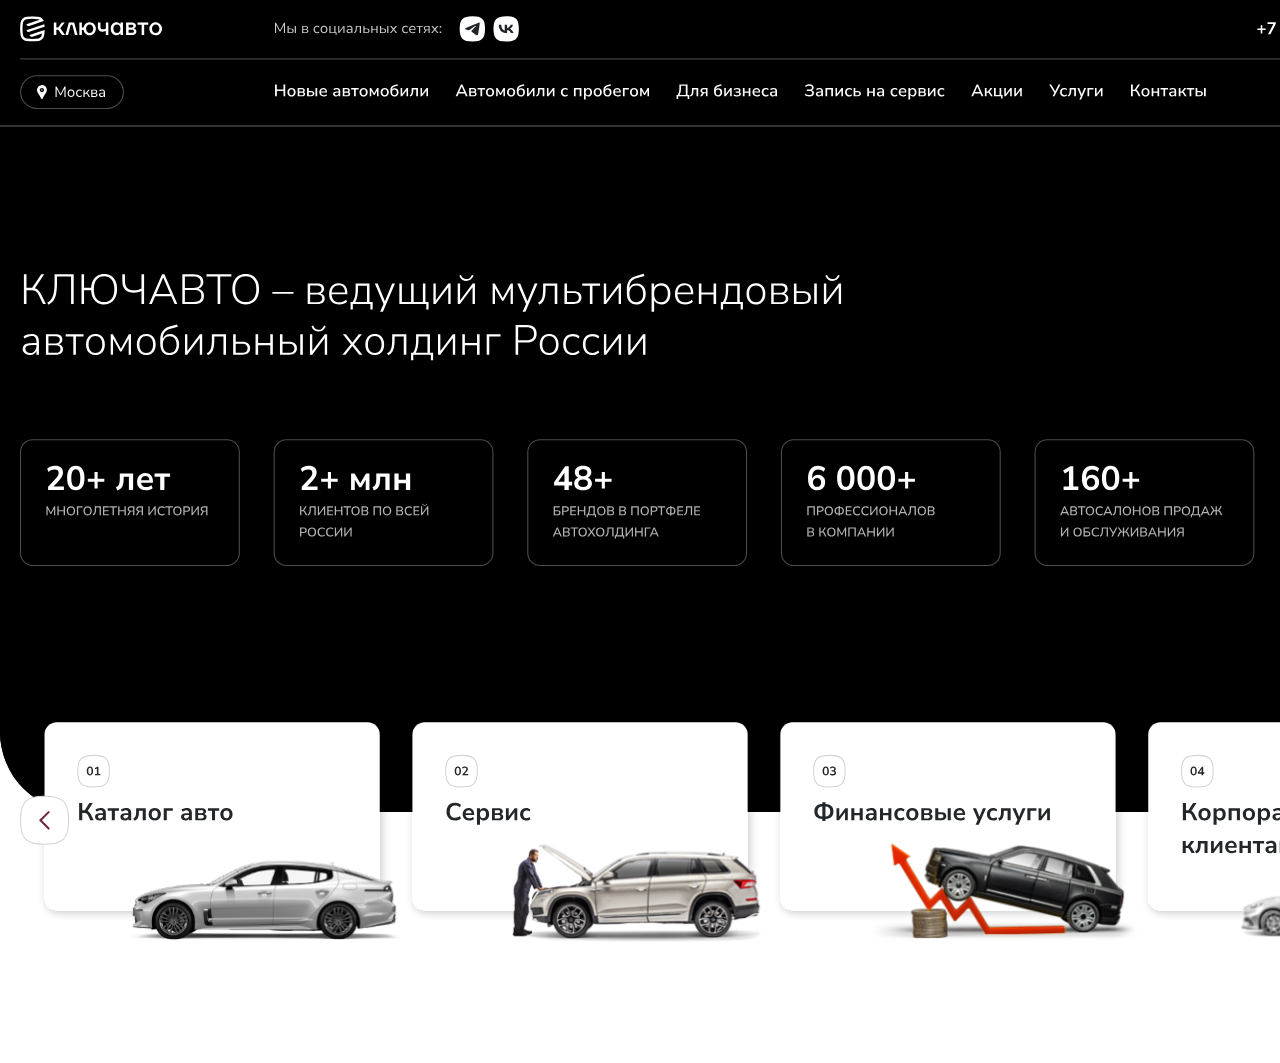
==== index2.html @ 8e6c0c04 "+" ====
<!DOCTYPE html>
<html lang="ru">

<head>
  <meta charset="UTF-8">
  <meta name="viewport" content="width=device-width, initial-scale=1.0">
  <title>Keyauto 2024</title>
  <link rel="stylesheet" href="./css/normalize.min.css">
  <link rel="stylesheet" href="./css/style.min.css?v.12">
</head>

<body>
  <section class="hero">
    <div class="hero__video">
      <video autoplay muted loop playsinline>
        <!-- Постер для десктопных устройств -->
        <picture>
          <source srcset="./img/video/2.jpg" media="(min-width: 768px)">
          <img src="./img/video/2.jpg" alt="Постер видео">
        </picture>

        <!-- Источник видео для всех устройств -->
        <source src="./video/2.mp4" type="video/mp4">
        УПС, Ваш браузер не поддерживает тег video
      </video>
    </div>
    <div class="wrapper">
      <div class="hero__flex">
        <div class="hero__header">
          <img src="./img/header.svg" alt="">
          
        </div>
        <div class="hero__body">
          <img src="./img/hero-text.svg" alt="">
        </div>
      </div>
    </div>
  </section>
  <section class="two">
    <div class="wrapper">
      <div class="two__body">
        <img src="./img/footer.svg" alt="">
      </div>
    </div>
  </section>

</body>

</html>
---- css/style.min.css ----
body{min-width:1500px;margin:0 auto}.wrapper{max-width:1488px;width:100%;margin:0 auto;position:relative;height:100%;padding-inline:20px}.hero{background-color:#000;color:#fff;border-radius:0 0 80px 80px;min-height:800px;padding-top:12px;position:relative;overflow:hidden;width:100%}.hero__video{position:absolute;top:0;left:0;width:100%;height:100%}.hero__video:after{content:"";background:linear-gradient(90deg, #000 0%, rgba(0, 0, 0, 0) 100%);display:block;position:absolute;width:100%;height:100%;z-index:2;top:0;left:0}.hero video{display:block;width:100%;height:100%;-o-object-fit:cover;object-fit:cover}.hero__flex{display:grid;height:100%;gap:138px}.hero__header{border-bottom:2px solid rgba(255,255,255,.2);padding-bottom:16px;position:relative}.hero__header img{display:block;width:100%}.hero__header::after{content:"";display:block;width:100%;height:2px;background-color:rgba(255,255,255,.2);position:absolute;top:100%;left:-100%}.hero__header::before{content:"";display:block;width:100%;height:2px;background-color:rgba(255,255,255,.2);position:absolute;top:100%;right:-100%}.hero__body img{display:block;max-width:100%;width:100%}.hero .wrapper{position:relative;z-index:5}.two{position:relative;margin-top:-96px;z-index:2;padding-bottom:120px}.two__body img{display:block;max-width:100%;width:100%}/*# sourceMappingURL=style.min.css.map */
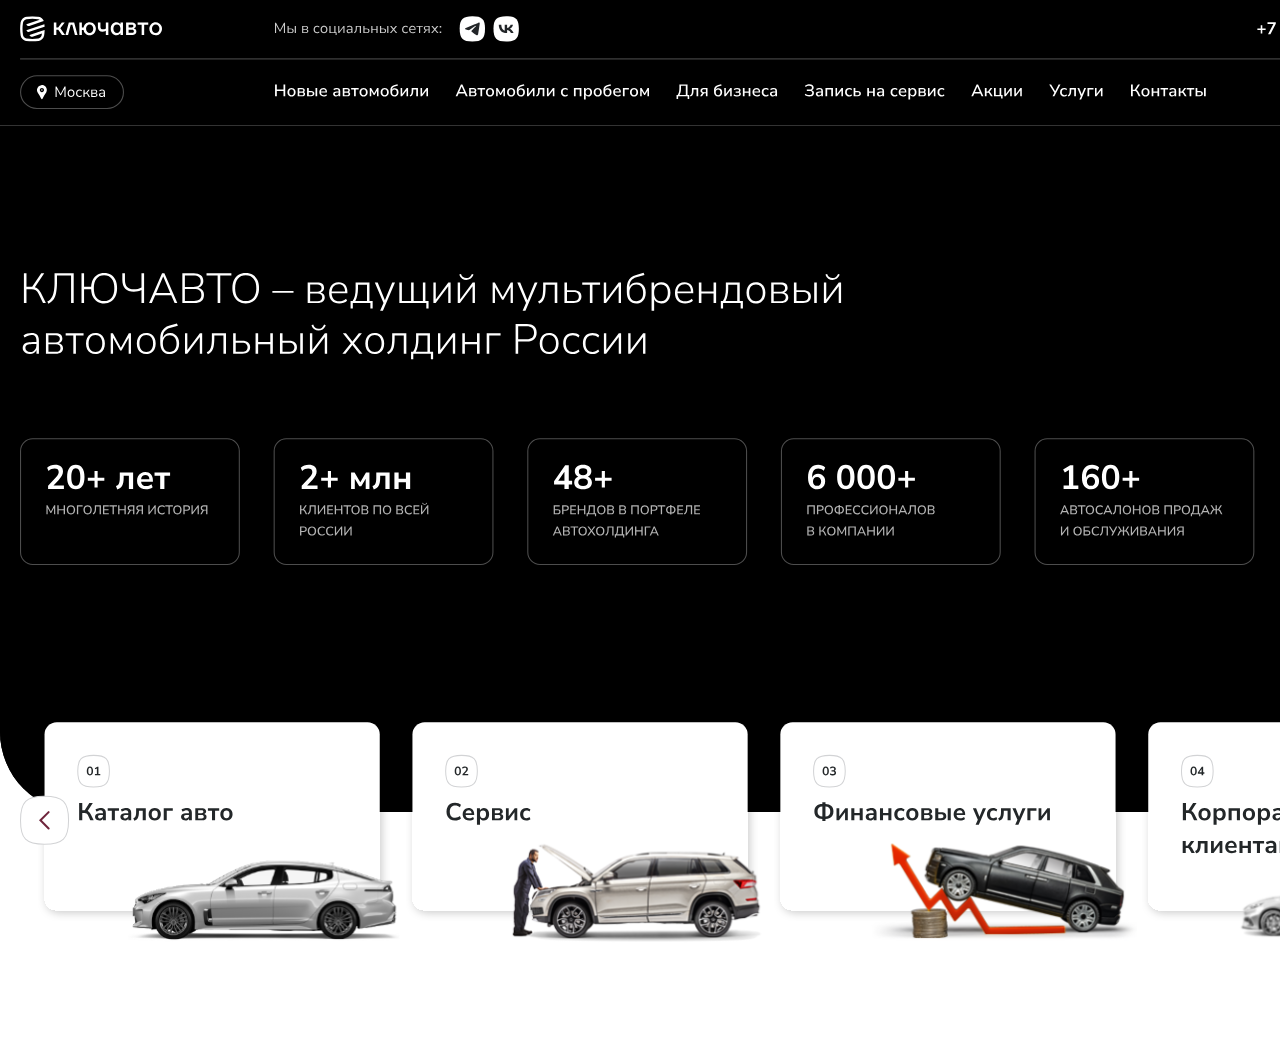
==== commit 83169bca: "+" ====
--- a/index2.html
+++ b/index2.html
@@ -6,7 +6,7 @@
   <meta name="viewport" content="width=device-width, initial-scale=1.0">
   <title>Keyauto 2024</title>
   <link rel="stylesheet" href="./css/normalize.min.css">
-  <link rel="stylesheet" href="./css/style.min.css?v.12">
+  <link rel="stylesheet" href="./css/style.min.css?v.13">
 </head>
 
 <body>
--- a/css/style.min.css
+++ b/css/style.min.css
@@ -1 +1 @@
-body{min-width:1500px;margin:0 auto}.wrapper{max-width:1488px;width:100%;margin:0 auto;position:relative;height:100%;padding-inline:20px}.hero{background-color:#000;color:#fff;border-radius:0 0 80px 80px;min-height:800px;padding-top:12px;position:relative;overflow:hidden;width:100%}.hero__video{position:absolute;top:0;left:0;width:100%;height:100%}.hero__video:after{content:"";background:linear-gradient(90deg, #000 0%, rgba(0, 0, 0, 0) 100%);display:block;position:absolute;width:100%;height:100%;z-index:2;top:0;left:0}.hero video{display:block;width:100%;height:100%;-o-object-fit:cover;object-fit:cover}.hero__flex{display:grid;height:100%;gap:138px}.hero__header{border-bottom:2px solid rgba(255,255,255,.2);padding-bottom:16px;position:relative}.hero__header img{display:block;width:100%}.hero__header::after{content:"";display:block;width:100%;height:2px;background-color:rgba(255,255,255,.2);position:absolute;top:100%;left:-100%}.hero__header::before{content:"";display:block;width:100%;height:2px;background-color:rgba(255,255,255,.2);position:absolute;top:100%;right:-100%}.hero__body img{display:block;max-width:100%;width:100%}.hero .wrapper{position:relative;z-index:5}.two{position:relative;margin-top:-96px;z-index:2;padding-bottom:120px}.two__body img{display:block;max-width:100%;width:100%}/*# sourceMappingURL=style.min.css.map */+body{min-width:1500px;margin:0 auto}.wrapper{max-width:1488px;width:100%;margin:0 auto;position:relative;height:100%;padding-inline:20px}.hero{background-color:#000;color:#fff;border-radius:0 0 80px 80px;min-height:800px;padding-top:12px;position:relative;overflow:hidden;width:100%}.hero__video{position:absolute;top:0;left:0;width:100%;height:100%}.hero__video:after{content:"";background:linear-gradient(90deg, #000 0%, rgba(0, 0, 0, 0) 100%);display:block;position:absolute;width:100%;height:100%;z-index:2;top:0;left:0}.hero video{display:block;width:100%;height:100%;-o-object-fit:cover;object-fit:cover}.hero__flex{display:grid;height:100%;gap:138px}.hero__header{border-bottom:1px solid rgba(255,255,255,.2);padding-bottom:16px;position:relative}.hero__header img{display:block;width:100%}.hero__header::after{content:"";display:block;width:100%;height:1px;background-color:rgba(255,255,255,.2);position:absolute;top:100%;left:-100%}.hero__header::before{content:"";display:block;width:100%;height:1px;background-color:rgba(255,255,255,.2);position:absolute;top:100%;right:-100%}.hero__body img{display:block;max-width:100%;width:100%}.hero .wrapper{position:relative;z-index:5}.two{position:relative;margin-top:-96px;z-index:2;padding-bottom:120px}.two__body img{display:block;max-width:100%;width:100%}/*# sourceMappingURL=style.min.css.map */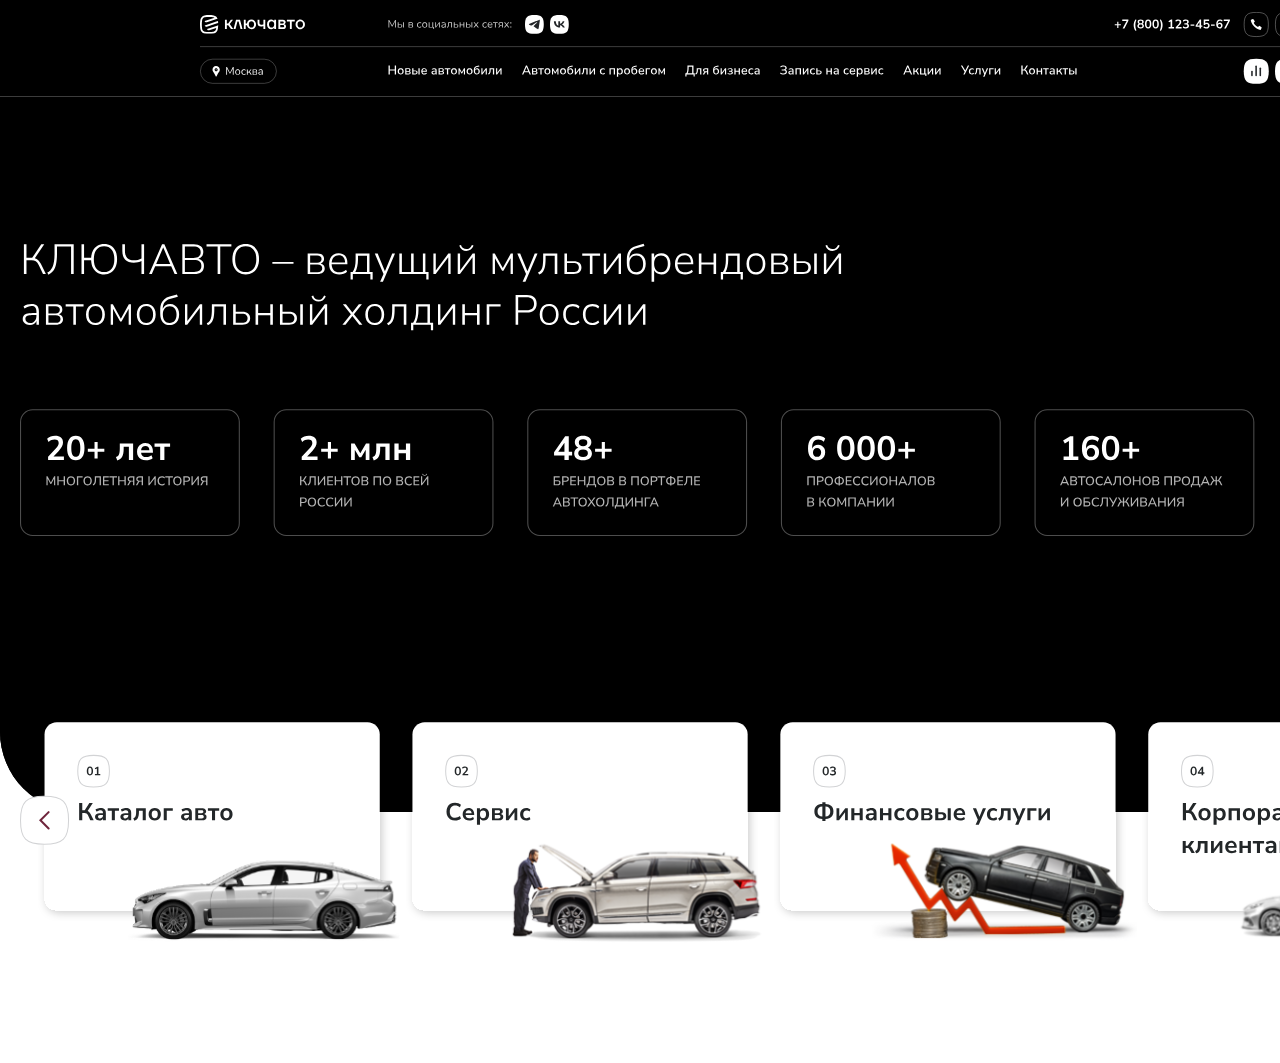
==== commit 4e1fadaa: "+" ====
--- a/index2.html
+++ b/index2.html
@@ -6,7 +6,7 @@
   <meta name="viewport" content="width=device-width, initial-scale=1.0">
   <title>Keyauto 2024</title>
   <link rel="stylesheet" href="./css/normalize.min.css">
-  <link rel="stylesheet" href="./css/style.min.css?v.13">
+  <link rel="stylesheet" href="./css/style.min.css?v.14">
 </head>
 
 <body>
@@ -24,13 +24,13 @@
         УПС, Ваш браузер не поддерживает тег video
       </video>
     </div>
-    <div class="wrapper">
-      <div class="hero__flex">
-        <div class="hero__header">
-          <img src="./img/header.svg" alt="">
-          
-        </div>
-        <div class="hero__body">
+    <div class="hero__flex">
+      <div class="hero__header">
+        <img src="./img/header-full.svg" alt="">
+
+      </div>
+      <div class="hero__body">
+        <div class="wrapper">
           <img src="./img/hero-text.svg" alt="">
         </div>
       </div>
--- a/css/style.min.css
+++ b/css/style.min.css
@@ -1 +1 @@
-body{min-width:1500px;margin:0 auto}.wrapper{max-width:1488px;width:100%;margin:0 auto;position:relative;height:100%;padding-inline:20px}.hero{background-color:#000;color:#fff;border-radius:0 0 80px 80px;min-height:800px;padding-top:12px;position:relative;overflow:hidden;width:100%}.hero__video{position:absolute;top:0;left:0;width:100%;height:100%}.hero__video:after{content:"";background:linear-gradient(90deg, #000 0%, rgba(0, 0, 0, 0) 100%);display:block;position:absolute;width:100%;height:100%;z-index:2;top:0;left:0}.hero video{display:block;width:100%;height:100%;-o-object-fit:cover;object-fit:cover}.hero__flex{display:grid;height:100%;gap:138px}.hero__header{border-bottom:1px solid rgba(255,255,255,.2);padding-bottom:16px;position:relative}.hero__header img{display:block;width:100%}.hero__header::after{content:"";display:block;width:100%;height:1px;background-color:rgba(255,255,255,.2);position:absolute;top:100%;left:-100%}.hero__header::before{content:"";display:block;width:100%;height:1px;background-color:rgba(255,255,255,.2);position:absolute;top:100%;right:-100%}.hero__body img{display:block;max-width:100%;width:100%}.hero .wrapper{position:relative;z-index:5}.two{position:relative;margin-top:-96px;z-index:2;padding-bottom:120px}.two__body img{display:block;max-width:100%;width:100%}/*# sourceMappingURL=style.min.css.map */+body{min-width:1500px;margin:0 auto}.wrapper{max-width:1488px;width:100%;margin:0 auto;position:relative;height:100%;padding-inline:20px}.hero{background-color:#000;color:#fff;border-radius:0 0 80px 80px;min-height:800px;padding-top:12px;position:relative;overflow:hidden;width:100%}.hero__video{position:absolute;top:0;left:0;width:100%;height:100%}.hero__video:after{content:"";background:linear-gradient(90deg, #000 0%, rgba(0, 0, 0, 0) 100%);display:block;position:absolute;width:100%;height:100%;z-index:2;top:0;left:0}.hero video{display:block;width:100%;height:100%;-o-object-fit:cover;object-fit:cover}.hero__flex{display:grid;height:100%;gap:138px}.hero__header{position:relative;z-index:2;position:relative}.hero__header img{display:block;width:100%}.hero__body img{display:block;max-width:100%;width:100%}.hero .wrapper{position:relative;z-index:5}.two{position:relative;margin-top:-96px;z-index:2;padding-bottom:120px}.two__body img{display:block;max-width:100%;width:100%}/*# sourceMappingURL=style.min.css.map */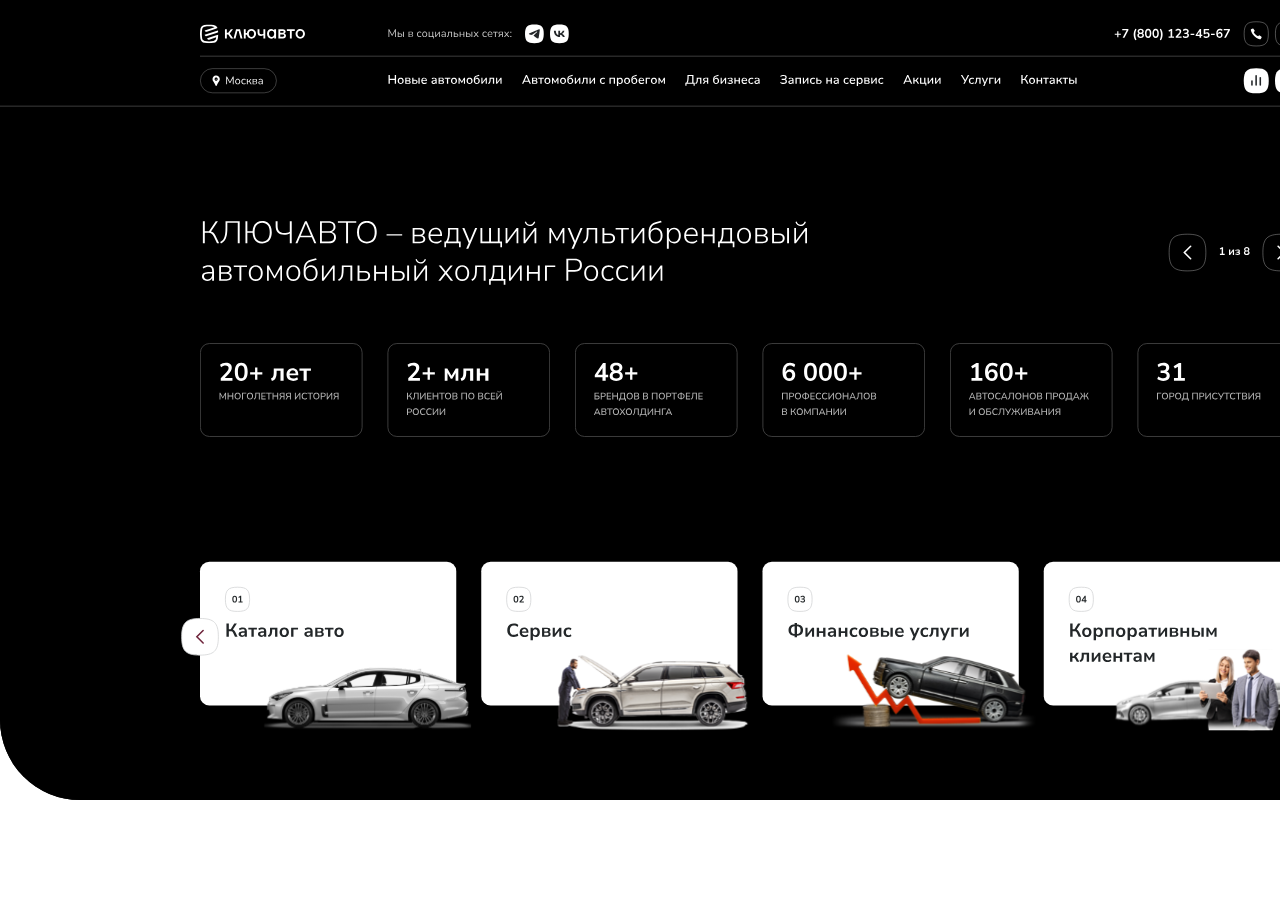
==== commit 5cb983b9: "+" ====
--- a/index2.html
+++ b/index2.html
@@ -24,23 +24,8 @@
         УПС, Ваш браузер не поддерживает тег video
       </video>
     </div>
-    <div class="hero__flex">
-      <div class="hero__header">
-        <img src="./img/header-full.svg" alt="">
-
-      </div>
-      <div class="hero__body">
-        <div class="wrapper">
-          <img src="./img/hero-text.svg" alt="">
-        </div>
-      </div>
-    </div>
-  </section>
-  <section class="two">
-    <div class="wrapper">
-      <div class="two__body">
-        <img src="./img/footer.svg" alt="">
-      </div>
+    <div class="hero__full-image">
+      <img src="./img/full.svg" alt="">
     </div>
   </section>
 
--- a/css/style.min.css
+++ b/css/style.min.css
@@ -1 +1 @@
-body{min-width:1500px;margin:0 auto}.wrapper{max-width:1488px;width:100%;margin:0 auto;position:relative;height:100%;padding-inline:20px}.hero{background-color:#000;color:#fff;border-radius:0 0 80px 80px;min-height:800px;padding-top:12px;position:relative;overflow:hidden;width:100%}.hero__video{position:absolute;top:0;left:0;width:100%;height:100%}.hero__video:after{content:"";background:linear-gradient(90deg, #000 0%, rgba(0, 0, 0, 0) 100%);display:block;position:absolute;width:100%;height:100%;z-index:2;top:0;left:0}.hero video{display:block;width:100%;height:100%;-o-object-fit:cover;object-fit:cover}.hero__flex{display:grid;height:100%;gap:138px}.hero__header{position:relative;z-index:2;position:relative}.hero__header img{display:block;width:100%}.hero__body img{display:block;max-width:100%;width:100%}.hero .wrapper{position:relative;z-index:5}.two{position:relative;margin-top:-96px;z-index:2;padding-bottom:120px}.two__body img{display:block;max-width:100%;width:100%}/*# sourceMappingURL=style.min.css.map */+body{min-width:1500px;margin:0 auto}.wrapper{max-width:1488px;width:100%;margin:0 auto;position:relative;height:100%;padding-inline:20px}.hero{color:#fff;min-height:800px;padding-top:12px;position:relative;width:100%}.hero__video{position:absolute;background-color:#000;border-radius:0 0 80px 80px;overflow:hidden;top:0;left:0;width:100%;height:800px}.hero__video:after{content:"";background:linear-gradient(90deg, #000 0%, rgba(0, 0, 0, 0) 100%);display:block;position:absolute;width:100%;height:100%;z-index:2;top:0;left:0}.hero video{display:block;width:100%;height:100%;-o-object-fit:cover;object-fit:cover}.hero__flex{display:grid;height:100%;gap:138px}.hero__header{position:relative;z-index:2;position:relative}.hero__header img{display:block;width:100%}.hero__body img{display:block;max-width:100%;width:100%}.hero .wrapper{position:relative;z-index:5}.hero__full-image{position:relative;z-index:3}.hero__full-image img{display:block;width:100%}.two{position:relative;margin-top:-96px;z-index:2;padding-bottom:120px}.two__body img{display:block;max-width:100%;width:100%}/*# sourceMappingURL=style.min.css.map */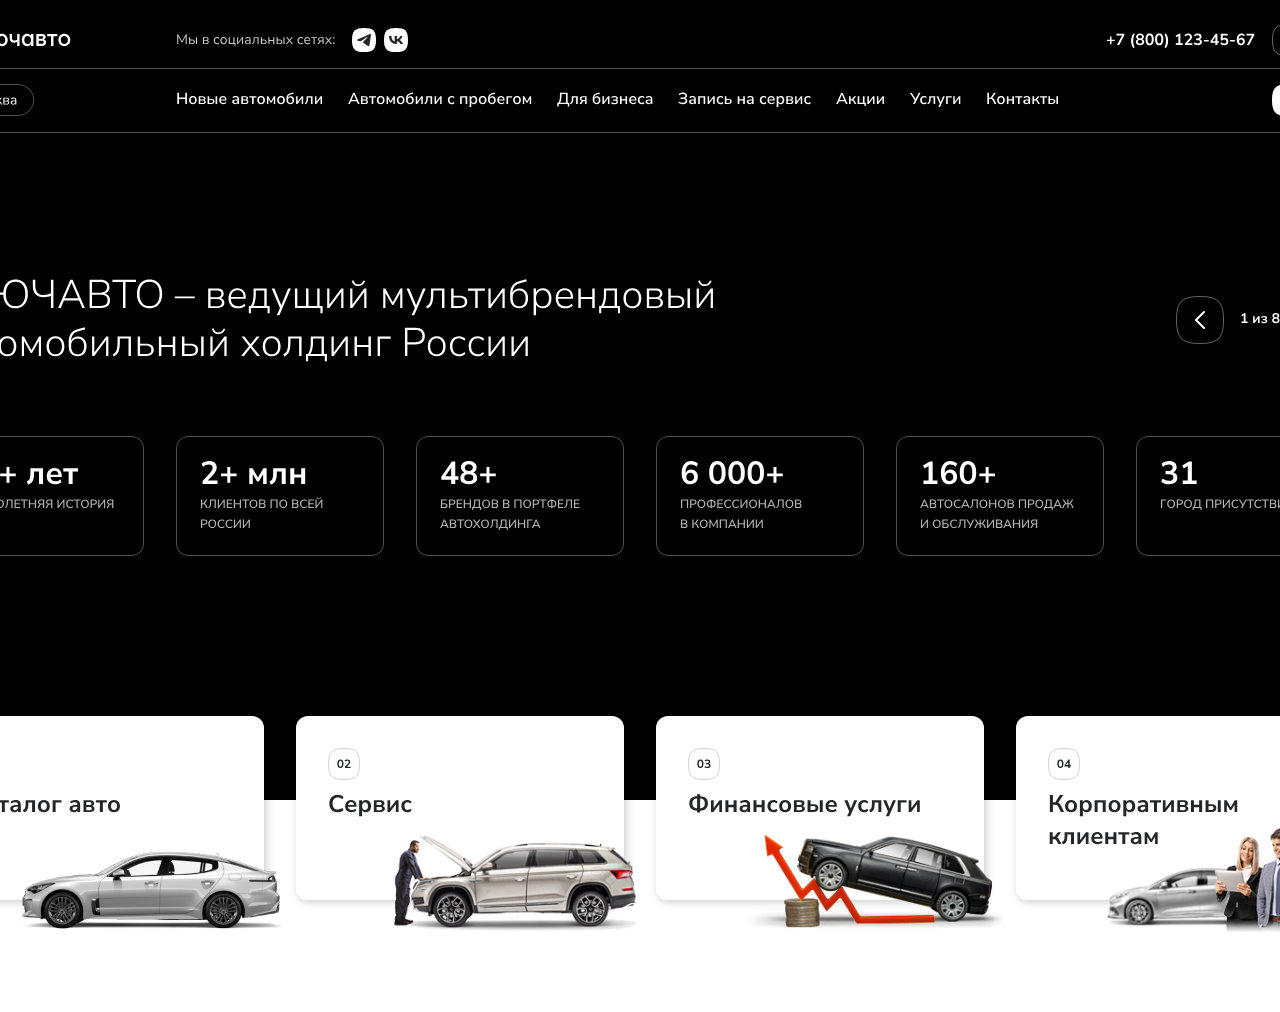
==== commit 4a017bf3: "+" ====
--- a/index2.html
+++ b/index2.html
@@ -25,7 +25,7 @@
       </video>
     </div>
     <div class="hero__full-image">
-      <img src="./img/full.svg" alt="">
+      <!-- <img src="./img/full.svg" alt=""> -->
     </div>
   </section>
 
--- a/css/style.min.css
+++ b/css/style.min.css
@@ -1 +1 @@
-body{min-width:1500px;margin:0 auto}.wrapper{max-width:1488px;width:100%;margin:0 auto;position:relative;height:100%;padding-inline:20px}.hero{color:#fff;min-height:800px;padding-top:12px;position:relative;width:100%}.hero__video{position:absolute;background-color:#000;border-radius:0 0 80px 80px;overflow:hidden;top:0;left:0;width:100%;height:800px}.hero__video:after{content:"";background:linear-gradient(90deg, #000 0%, rgba(0, 0, 0, 0) 100%);display:block;position:absolute;width:100%;height:100%;z-index:2;top:0;left:0}.hero video{display:block;width:100%;height:100%;-o-object-fit:cover;object-fit:cover}.hero__flex{display:grid;height:100%;gap:138px}.hero__header{position:relative;z-index:2;position:relative}.hero__header img{display:block;width:100%}.hero__body img{display:block;max-width:100%;width:100%}.hero .wrapper{position:relative;z-index:5}.hero__full-image{position:relative;z-index:3}.hero__full-image img{display:block;width:100%}.two{position:relative;margin-top:-96px;z-index:2;padding-bottom:120px}.two__body img{display:block;max-width:100%;width:100%}/*# sourceMappingURL=style.min.css.map */+body{margin:0 auto}.wrapper{max-width:1488px;width:100%;margin:0 auto;position:relative;height:100%;padding-inline:20px}.hero{color:#fff;min-height:800px;padding-top:12px;position:relative;width:100%}.hero__video{position:absolute;background-color:#000;border-radius:0 0 80px 80px;overflow:hidden;top:0;left:0;width:100%;height:800px}.hero__video:after{content:"";background:linear-gradient(90deg, #000 0%, rgba(0, 0, 0, 0) 100%);display:block;position:absolute;width:100%;height:100%;z-index:2;top:0;left:0}.hero video{display:block;width:100%;height:100%;-o-object-fit:cover;object-fit:cover}.hero__flex{display:grid;height:100%;gap:138px}.hero__header{position:relative;z-index:2;position:relative}.hero__header img{display:block;width:100%}.hero__body img{display:block;max-width:100%;width:100%}.hero .wrapper{position:relative;z-index:5}.hero__full-image{position:relative;z-index:3;max-width:100%;height:1000px;overflow:hidden;background-image:url(../img/full.svg);background-size:cover;background-repeat:no-repeat;background-position:center}.two{position:relative;margin-top:-96px;z-index:2;padding-bottom:120px}.two__body img{display:block;max-width:100%;width:100%}/*# sourceMappingURL=style.min.css.map */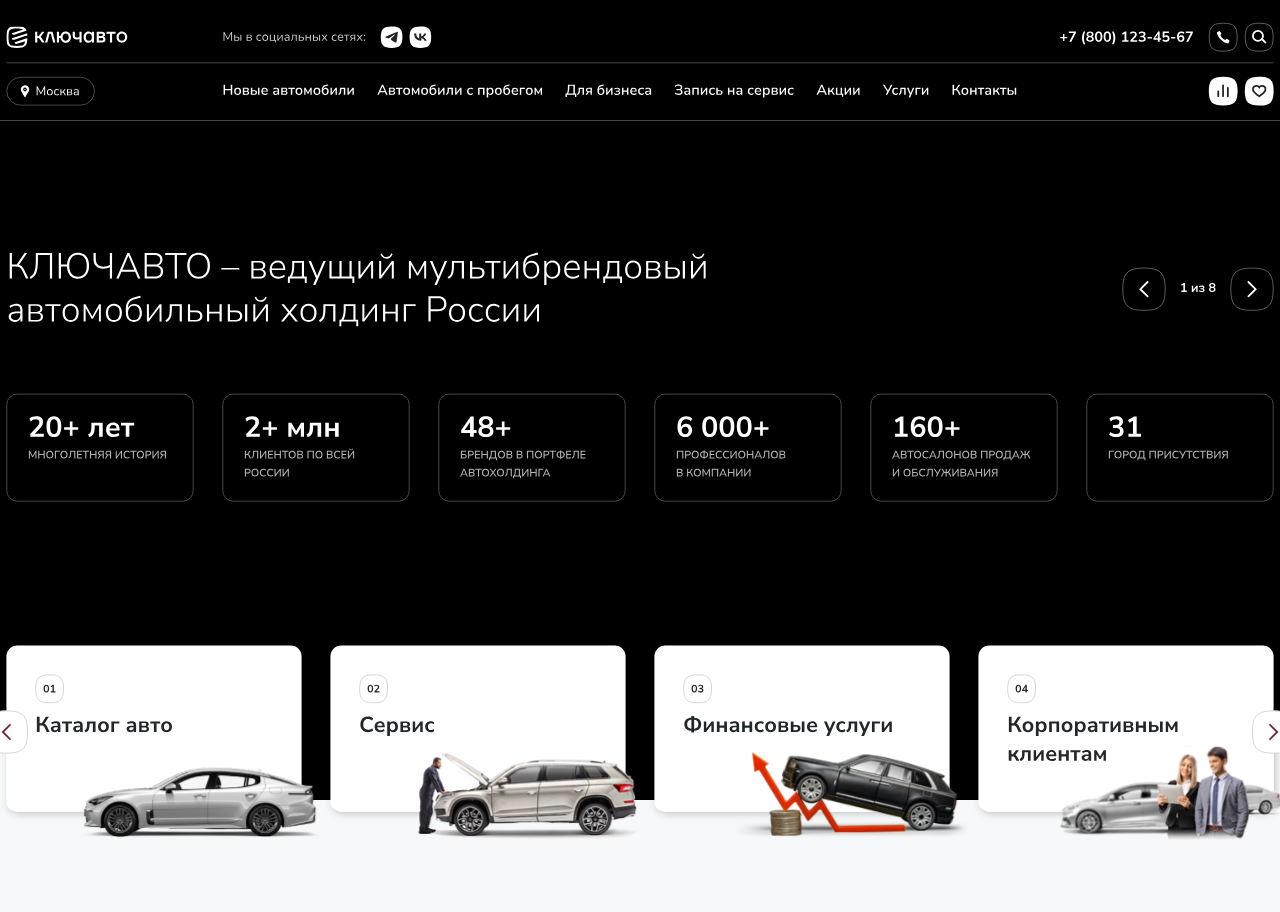
==== commit ea2bd53e: "+" ====
--- a/index2.html
+++ b/index2.html
@@ -6,7 +6,7 @@
   <meta name="viewport" content="width=device-width, initial-scale=1.0">
   <title>Keyauto 2024</title>
   <link rel="stylesheet" href="./css/normalize.min.css">
-  <link rel="stylesheet" href="./css/style.min.css?v.14">
+  <link rel="stylesheet" href="./css/style.min.css?v.16">
 </head>
 
 <body>
--- a/css/style.min.css
+++ b/css/style.min.css
@@ -1 +1 @@
-body{margin:0 auto}.wrapper{max-width:1488px;width:100%;margin:0 auto;position:relative;height:100%;padding-inline:20px}.hero{color:#fff;min-height:800px;padding-top:12px;position:relative;width:100%}.hero__video{position:absolute;background-color:#000;border-radius:0 0 80px 80px;overflow:hidden;top:0;left:0;width:100%;height:800px}.hero__video:after{content:"";background:linear-gradient(90deg, #000 0%, rgba(0, 0, 0, 0) 100%);display:block;position:absolute;width:100%;height:100%;z-index:2;top:0;left:0}.hero video{display:block;width:100%;height:100%;-o-object-fit:cover;object-fit:cover}.hero__flex{display:grid;height:100%;gap:138px}.hero__header{position:relative;z-index:2;position:relative}.hero__header img{display:block;width:100%}.hero__body img{display:block;max-width:100%;width:100%}.hero .wrapper{position:relative;z-index:5}.hero__full-image{position:relative;z-index:3;max-width:100%;height:1000px;overflow:hidden;background-image:url(../img/full.svg);background-size:cover;background-repeat:no-repeat;background-position:center}.two{position:relative;margin-top:-96px;z-index:2;padding-bottom:120px}.two__body img{display:block;max-width:100%;width:100%}/*# sourceMappingURL=style.min.css.map */+body{margin:0 auto;background-color:#f6f8f9}.wrapper{max-width:1488px;width:100%;margin:0 auto;position:relative;height:100%;padding-inline:20px}.hero{color:#fff;min-height:800px;padding-top:12px;position:relative;width:100%}.hero__video{position:absolute;background-color:#000;border-radius:0 0 80px 80px;overflow:hidden;top:0;left:0;width:100%;height:800px}.hero__video:after{content:"";background:linear-gradient(90deg, #000 0%, rgba(0, 0, 0, 0) 100%);display:block;position:absolute;width:100%;height:100%;z-index:2;top:0;left:0}.hero video{display:block;width:100%;height:100%;object-fit:cover}.hero__flex{display:grid;height:100%;gap:138px}.hero__header{position:relative;z-index:2;position:relative}.hero__header img{display:block;width:100%}.hero__body img{display:block;max-width:100%;width:100%}.hero .wrapper{position:relative;z-index:5}.hero__full-image{position:relative;z-index:3;max-width:100%;height:900px;overflow:hidden;background-image:url(../img/full.svg);background-size:cover;background-repeat:no-repeat;background-position:top center}.two{position:relative;margin-top:-96px;z-index:2;padding-bottom:120px}.two__body img{display:block;max-width:100%;width:100%}